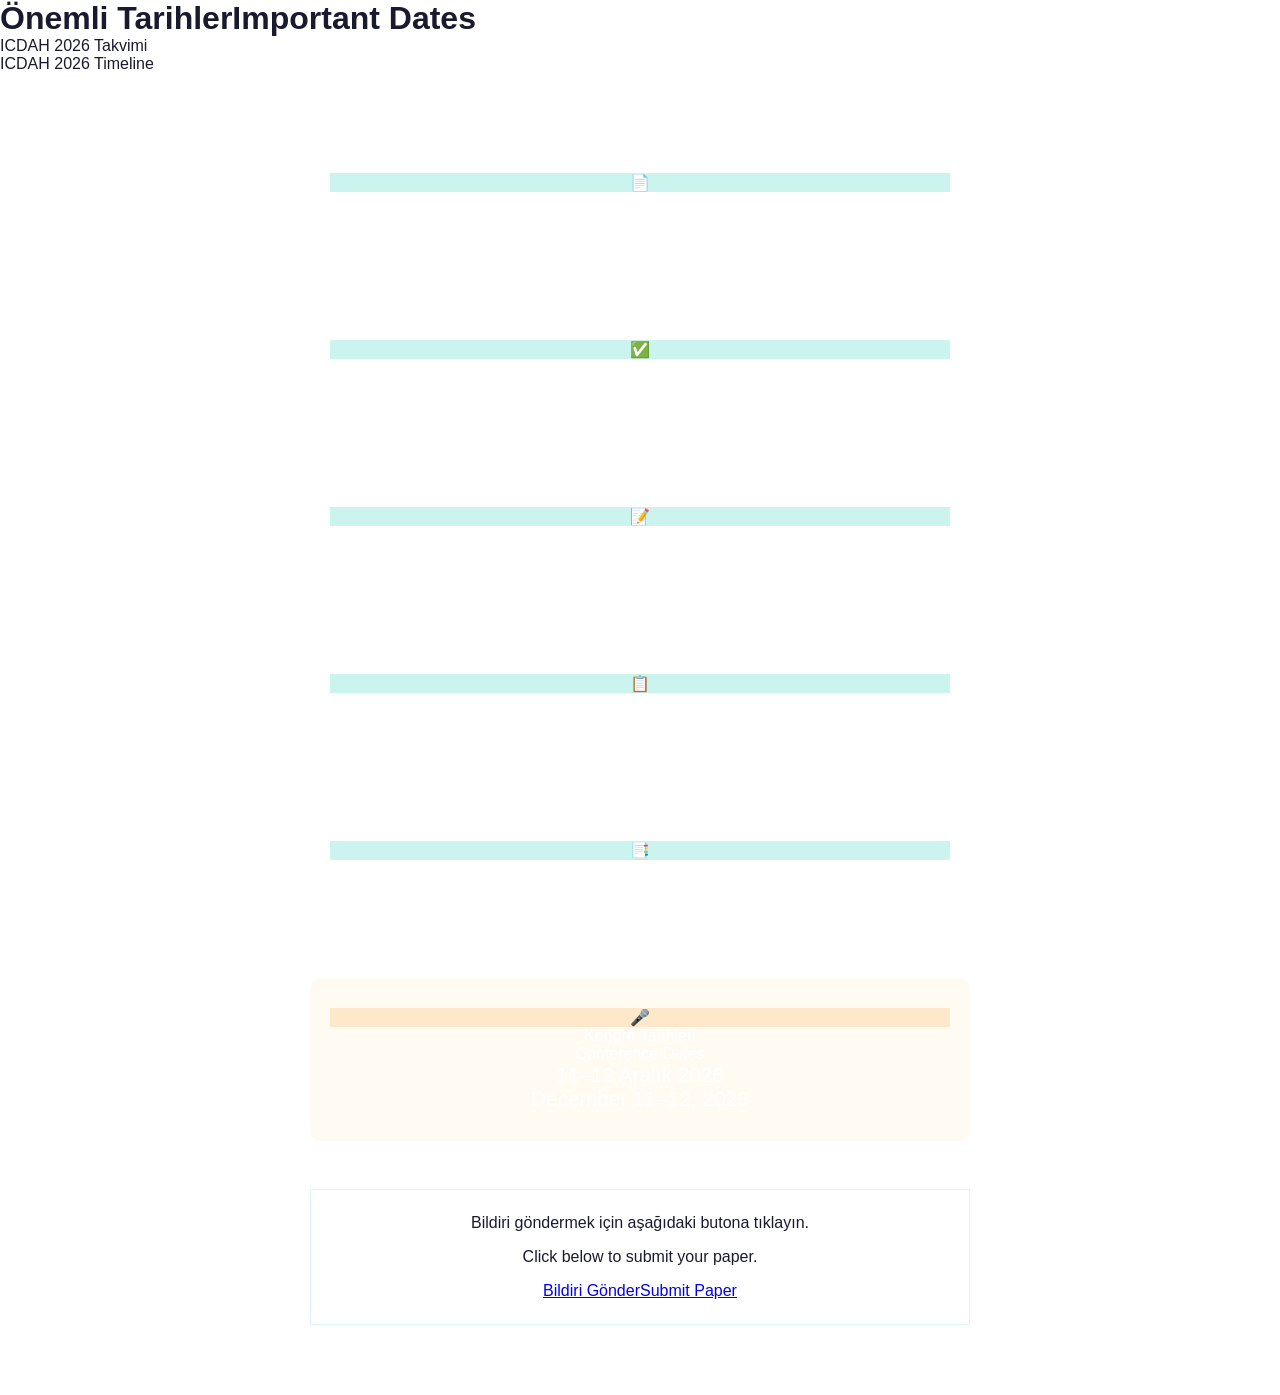
==== dates.html @ 6f090272 "Add files via upload" ====
<!DOCTYPE html>
<html lang="tr">
<head>
  <meta charset="UTF-8">
  <meta name="viewport" content="width=device-width, initial-scale=1.0">
  <title>Önemli Tarihler / Important Dates — ICDAH 2026</title>
  <link rel="stylesheet" href="css/style.css">
</head>
<body>
<div id="navbar-placeholder"></div>

<div class="page-hero">
  <h1><span class="lang-tr">Önemli Tarihler</span><span class="lang-en">Important Dates</span></h1>
  <p class="sub lang-tr">ICDAH 2026 Takvimi</p>
  <p class="sub lang-en">ICDAH 2026 Timeline</p>
</div>

<section class="section">
  <div class="container" style="max-width:700px;">

    <div style="display:flex; flex-direction:column; gap:0; position:relative;">
      <div style="position:absolute; left:23px; top:0; bottom:0; width:2px; background: linear-gradient(to bottom, var(--teal), var(--gold)); opacity:0.3; z-index:0;"></div>

      <div class="date-card" style="position:relative; z-index:1; margin-bottom:16px; background:var(--navy-mid);">
        <div class="date-icon" style="background:rgba(0,201,177,0.2);">📄</div>
        <div class="date-info">
          <div class="date-label lang-tr">Bildiri Özeti Gönderimi İçin Son Tarih</div>
          <div class="date-label lang-en">Deadline for Abstract Submission</div>
          <div class="date-value lang-tr">24 Kasım 2026</div>
          <div class="date-value lang-en">November 24, 2026</div>
        </div>
      </div>

      <div class="date-card" style="position:relative; z-index:1; margin-bottom:16px; background:var(--navy-mid);">
        <div class="date-icon" style="background:rgba(0,201,177,0.2);">✅</div>
        <div class="date-info">
          <div class="date-label lang-tr">Kabul Edilen Bildirilerin İlanı</div>
          <div class="date-label lang-en">Announcement of Accepted Papers</div>
          <div class="date-value lang-tr">25 Kasım 2026</div>
          <div class="date-value lang-en">November 25, 2026</div>
        </div>
      </div>

      <div class="date-card" style="position:relative; z-index:1; margin-bottom:16px; background:var(--navy-mid);">
        <div class="date-icon" style="background:rgba(0,201,177,0.2);">📝</div>
        <div class="date-info">
          <div class="date-label lang-tr">Kayıt İçin Son Tarih</div>
          <div class="date-label lang-en">Deadline for Registration</div>
          <div class="date-value lang-tr">29 Kasım 2026</div>
          <div class="date-value lang-en">November 29, 2026</div>
        </div>
      </div>

      <div class="date-card" style="position:relative; z-index:1; margin-bottom:16px; background:var(--navy-mid);">
        <div class="date-icon" style="background:rgba(0,201,177,0.2);">📋</div>
        <div class="date-info">
          <div class="date-label lang-tr">Konferans Programının İlanı</div>
          <div class="date-label lang-en">Announcement of the Conference Program</div>
          <div class="date-value lang-tr">30 Kasım 2026</div>
          <div class="date-value lang-en">November 30, 2026</div>
        </div>
      </div>

      <div class="date-card" style="position:relative; z-index:1; margin-bottom:16px; background:var(--navy-mid);">
        <div class="date-icon" style="background:rgba(0,201,177,0.2);">📑</div>
        <div class="date-info">
          <div class="date-label lang-tr">Tam Metin Gönderimi İçin Son Tarih</div>
          <div class="date-label lang-en">Deadline for Full Text Submission</div>
          <div class="date-value lang-tr">15 Aralık 2026</div>
          <div class="date-value lang-en">December 15, 2026</div>
        </div>
      </div>

      <div class="date-card" style="position:relative; z-index:1; margin-bottom:16px; border-color:var(--gold); background:rgba(245,166,35,0.06);">
        <div class="date-icon" style="background:rgba(245,166,35,0.2);">🎤</div>
        <div class="date-info">
          <div class="date-label lang-tr" style="color:var(--gold);">Kongre Tarihleri</div>
          <div class="date-label lang-en" style="color:var(--gold);">Conference Dates</div>
          <div class="date-value lang-tr" style="color:var(--gold); font-size:1.3rem;">11–12 Aralık 2026</div>
          <div class="date-value lang-en" style="color:var(--gold); font-size:1.3rem;">December 11–12, 2026</div>
        </div>
      </div>
    </div>

    <div style="margin-top:32px; background:var(--navy-mid); border-radius:var(--radius); border:1px solid rgba(0,201,177,0.15); padding:24px; text-align:center;">
      <p class="lang-tr" style="color:var(--gray); margin-bottom:16px;">Bildiri göndermek için aşağıdaki butona tıklayın.</p>
      <p class="lang-en block" style="color:var(--gray); margin-bottom:16px;">Click below to submit your paper.</p>
      <a href="https://holivent.com/icdah2026/login/signin?event=icdah2026" class="btn-primary" target="_blank">
        <span class="lang-tr">Bildiri Gönder</span><span class="lang-en">Submit Paper</span>
      </a>
    </div>
  </div>
</section>

<div id="footer-placeholder"></div>
<script src="js/layout.js"></script>
<script src="js/main.js"></script>
</body>
</html>
---- css/style.css ----
* { margin: 0; padding: 0; box-sizing: border-box; }
body { font-family: 'Segoe UI', sans-serif; color: #1a1a2e; }

/* NAVBAR */
.navbar {
  display: flex; align-items: center; justify-content: space-between;
  padding: 16px 40px; background: #0d1b2a; position: sticky; top: 0; z-index: 100;
}
.logo { color: #fff; font-size: 1.4rem; font-weight: 700; }
.logo span { color: #4fc3f7; }
.nav-links { list-style: none; display: flex; gap: 20px; }
.nav-links a { color: #ccc; text-decoration: none; font-size: 0.9rem; }
.nav-links a:hover { color: #4fc3f7; }
.btn-submit {
  background: #4fc3f7; color: #0d1b2a; padding: 8px 18px;
  border-radius: 20px; text-decoration: none; font-weight: 600; font-size: 0.85rem;
}

/* HERO */
.hero {
  background: linear-gradient(135deg, #0d1b2a 0%, #1a3a5c 50%, #0d4a6e 100%);
  color: white; padding: 100px 40px; text-align: center;
}
.badge {
  display: inline-block; background: rgba(79,195,247,0.2);
  border: 1px solid #4fc3f7; color: #4fc3f7;
  padding: 6px 16px; border-radius: 20px; font-size: 0.85rem; margin-bottom: 20px;
}
.hero h1 { font-size: 2.5rem; margin-bottom: 10px; line-height: 1.3; }
.hero h1 span { color: #4fc3f7; }
.hero h2 { font-size: 1.2rem; color: #90caf9; margin-bottom: 20px; font-weight: 400; }
.hero .date { color: #b0bec5; margin-bottom: 30px; }
.btn-hero {
  background: #4fc3f7; color: #0d1b2a; padding: 14px 32px;
  border-radius: 30px; text-decoration: none; font-weight: 700; font-size: 1rem;
}
.btn-hero:hover { background: #81d4fa; }

/* SECTIONS */
.container { max-width: 1100px; margin: 0 auto; padding: 0 20px; }
section { padding: 70px 40px; }
section h2 { font-size: 1.8rem; margin-bottom: 30px; text-align: center; color: #0d1b2a; }

.about { background: #f5f9ff; }
.about p { max-width: 800px; margin: 0 auto; line-height: 1.8; color: #444; text-align: center; }

/* TARİHLER */
.dates { background: #fff; }
.dates-grid { display: grid; grid-template-columns: repeat(auto-fit, minmax(200px, 1fr)); gap: 20px; }
.date-card {
  background: linear-gradient(135deg, #0d1b2a, #1a3a5c);
  color: white; padding: 30px 20px; border-radius: 12px; text-align: center;
}
.date-card .icon { font-size: 2rem; }
.date-card p { font-size: 0.85rem; color: #90caf9; margin: 10px 0 5px; }
.date-card strong { font-size: 1.1rem; }

/* KONUŞMACILAR */
.speakers { background: #f0f7ff; }
.speakers-grid { display: grid; grid-template-columns: repeat(auto-fit, minmax(220px, 1fr)); gap: 24px; }
.speaker-card {
  background: white; padding: 30px 20px; border-radius: 12px;
  text-align: center; box-shadow: 0 4px 16px rgba(0,0,0,0.08);
}
.speaker-avatar {
  width: 70px; height: 70px; border-radius: 50%;
  background: linear-gradient(135deg, #1a3a5c, #4fc3f7);
  color: white; font-size: 1.3rem; font-weight: 700;
  display: flex; align-items: center; justify-content: center; margin: 0 auto 16px;
}
.speaker-card h3 { font-size: 1rem; color: #0d1b2a; margin-bottom: 8px; }
.speaker-card p { font-size: 0.8rem; color: #666; }

/* FOOTER */
footer {
  background: #0d1b2a; color: #90caf9; text-align: center;
  padding: 30px 20px; font-size: 0.85rem; line-height: 2;
}
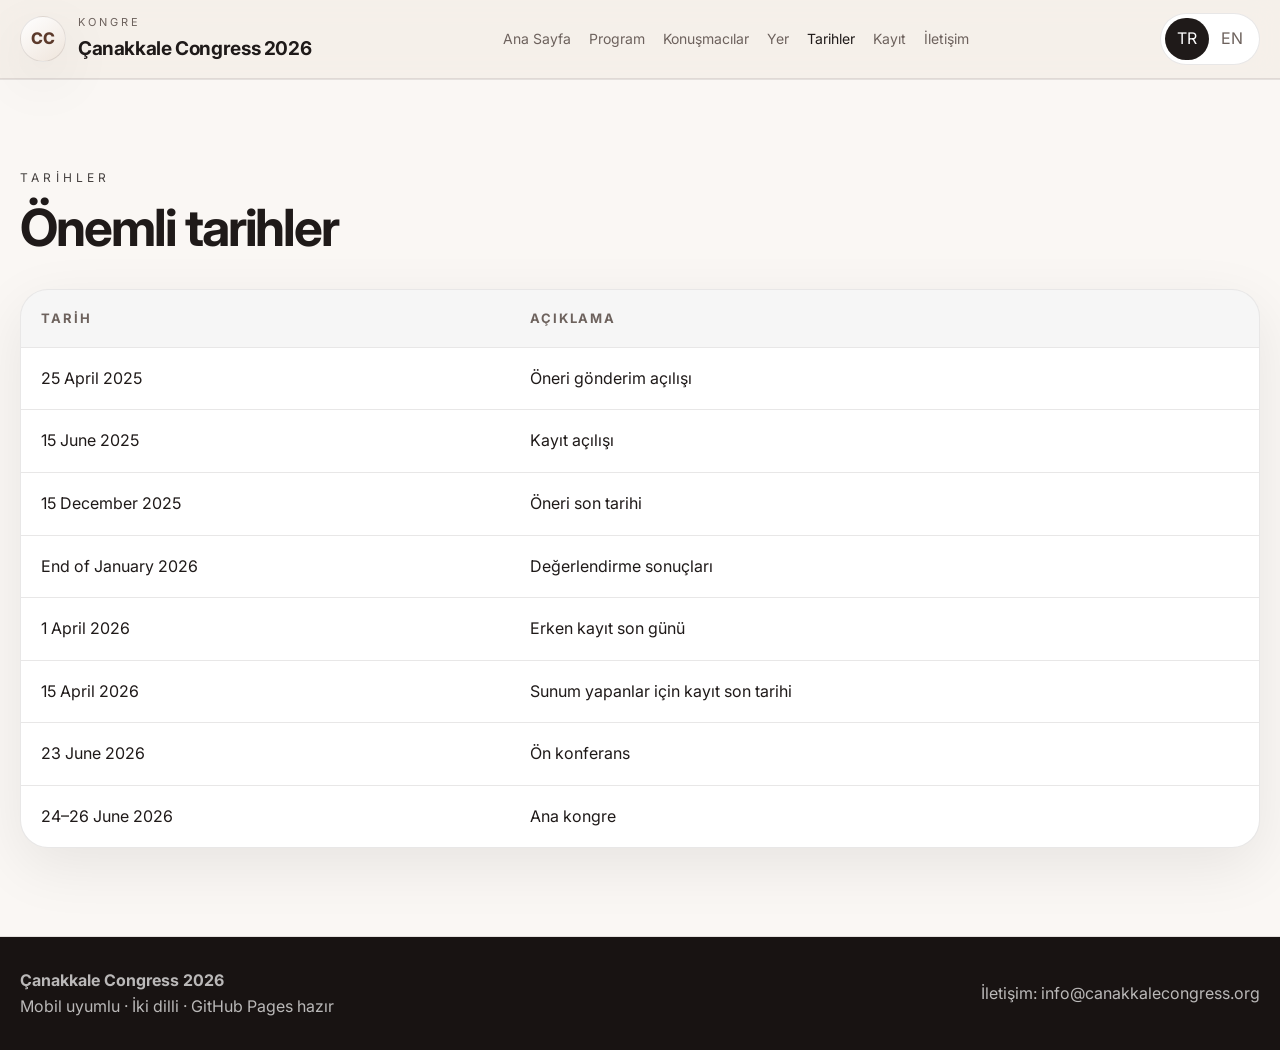
==== commit b4cbfaa8: "Add files via upload" ====
--- a/dates.html
+++ b/dates.html
@@ -1,99 +1,95 @@
 <!DOCTYPE html>
-<html lang="tr">
+<html lang="tr" class="lang-tr">
 <head>
-  <meta charset="UTF-8">
-  <meta name="viewport" content="width=device-width, initial-scale=1.0">
-  <title>Önemli Tarihler / Important Dates — ICDAH 2026</title>
-  <link rel="stylesheet" href="css/style.css">
+  <meta charset="UTF-8" />
+  <meta name="viewport" content="width=device-width, initial-scale=1.0" />
+  <title>Dates - Çanakkale Congress 2026</title>
+  <meta name="description" content="Bilingual congress website template." />
+  <link rel="preconnect" href="https://fonts.googleapis.com" />
+  <link rel="preconnect" href="https://fonts.gstatic.com" crossorigin />
+  <link href="https://fonts.googleapis.com/css2?family=Inter:wght@400;500;600;700;800&display=swap" rel="stylesheet" />
+  <link rel="stylesheet" href="style.css" />
 </head>
 <body>
-<div id="navbar-placeholder"></div>
+<header class="topbar">
+  <div class="container topbar-inner">
+    <a href="index.html" class="brand">
+      <div class="brand-badge">CC</div>
+      <div class="brand-text">
+        <small><span data-lang-inline="tr">Kongre</span><span data-lang-inline="en">Congress</span></small>
+        <strong>Çanakkale Congress 2026</strong>
+      </div>
+    </a>
 
-<div class="page-hero">
-  <h1><span class="lang-tr">Önemli Tarihler</span><span class="lang-en">Important Dates</span></h1>
-  <p class="sub lang-tr">ICDAH 2026 Takvimi</p>
-  <p class="sub lang-en">ICDAH 2026 Timeline</p>
-</div>
+    <nav class="desktop-nav">
+      <a href="index.html"><span data-lang-inline="tr">Ana Sayfa</span><span data-lang-inline="en">Home</span></a>
+      <a href="programme.html"><span data-lang-inline="tr">Program</span><span data-lang-inline="en">Programme</span></a>
+      <a href="speakers.html"><span data-lang-inline="tr">Konuşmacılar</span><span data-lang-inline="en">Speakers</span></a>
+      <a href="venue.html"><span data-lang-inline="tr">Yer</span><span data-lang-inline="en">Venue</span></a>
+      <a href="dates.html" class="active"><span data-lang-inline="tr">Tarihler</span><span data-lang-inline="en">Dates</span></a>
+      <a href="register.html"><span data-lang-inline="tr">Kayıt</span><span data-lang-inline="en">Register</span></a>
+      <a href="contact.html"><span data-lang-inline="tr">İletişim</span><span data-lang-inline="en">Contact</span></a>
+    </nav>
 
-<section class="section">
-  <div class="container" style="max-width:700px;">
+    <div class="topbar-actions">
+      <div class="lang-switch" aria-label="Language switcher">
+        <button id="langTR" class="active" type="button">TR</button>
+        <button id="langEN" type="button">EN</button>
+      </div>
+      <button class="menu-toggle" id="menuToggle" type="button" aria-label="Menu">☰</button>
+    </div>
+  </div>
 
-    <div style="display:flex; flex-direction:column; gap:0; position:relative;">
-      <div style="position:absolute; left:23px; top:0; bottom:0; width:2px; background: linear-gradient(to bottom, var(--teal), var(--gold)); opacity:0.3; z-index:0;"></div>
-
-      <div class="date-card" style="position:relative; z-index:1; margin-bottom:16px; background:var(--navy-mid);">
-        <div class="date-icon" style="background:rgba(0,201,177,0.2);">📄</div>
-        <div class="date-info">
-          <div class="date-label lang-tr">Bildiri Özeti Gönderimi İçin Son Tarih</div>
-          <div class="date-label lang-en">Deadline for Abstract Submission</div>
-          <div class="date-value lang-tr">24 Kasım 2026</div>
-          <div class="date-value lang-en">November 24, 2026</div>
-        </div>
-      </div>
-
-      <div class="date-card" style="position:relative; z-index:1; margin-bottom:16px; background:var(--navy-mid);">
-        <div class="date-icon" style="background:rgba(0,201,177,0.2);">✅</div>
-        <div class="date-info">
-          <div class="date-label lang-tr">Kabul Edilen Bildirilerin İlanı</div>
-          <div class="date-label lang-en">Announcement of Accepted Papers</div>
-          <div class="date-value lang-tr">25 Kasım 2026</div>
-          <div class="date-value lang-en">November 25, 2026</div>
-        </div>
-      </div>
-
-      <div class="date-card" style="position:relative; z-index:1; margin-bottom:16px; background:var(--navy-mid);">
-        <div class="date-icon" style="background:rgba(0,201,177,0.2);">📝</div>
-        <div class="date-info">
-          <div class="date-label lang-tr">Kayıt İçin Son Tarih</div>
-          <div class="date-label lang-en">Deadline for Registration</div>
-          <div class="date-value lang-tr">29 Kasım 2026</div>
-          <div class="date-value lang-en">November 29, 2026</div>
-        </div>
-      </div>
-
-      <div class="date-card" style="position:relative; z-index:1; margin-bottom:16px; background:var(--navy-mid);">
-        <div class="date-icon" style="background:rgba(0,201,177,0.2);">📋</div>
-        <div class="date-info">
-          <div class="date-label lang-tr">Konferans Programının İlanı</div>
-          <div class="date-label lang-en">Announcement of the Conference Program</div>
-          <div class="date-value lang-tr">30 Kasım 2026</div>
-          <div class="date-value lang-en">November 30, 2026</div>
-        </div>
-      </div>
-
-      <div class="date-card" style="position:relative; z-index:1; margin-bottom:16px; background:var(--navy-mid);">
-        <div class="date-icon" style="background:rgba(0,201,177,0.2);">📑</div>
-        <div class="date-info">
-          <div class="date-label lang-tr">Tam Metin Gönderimi İçin Son Tarih</div>
-          <div class="date-label lang-en">Deadline for Full Text Submission</div>
-          <div class="date-value lang-tr">15 Aralık 2026</div>
-          <div class="date-value lang-en">December 15, 2026</div>
-        </div>
-      </div>
-
-      <div class="date-card" style="position:relative; z-index:1; margin-bottom:16px; border-color:var(--gold); background:rgba(245,166,35,0.06);">
-        <div class="date-icon" style="background:rgba(245,166,35,0.2);">🎤</div>
-        <div class="date-info">
-          <div class="date-label lang-tr" style="color:var(--gold);">Kongre Tarihleri</div>
-          <div class="date-label lang-en" style="color:var(--gold);">Conference Dates</div>
-          <div class="date-value lang-tr" style="color:var(--gold); font-size:1.3rem;">11–12 Aralık 2026</div>
-          <div class="date-value lang-en" style="color:var(--gold); font-size:1.3rem;">December 11–12, 2026</div>
-        </div>
-      </div>
+  <div class="container mobile-panel" id="mobilePanel">
+    <nav>
+      <a href="index.html"><span data-lang-inline="tr">Ana Sayfa</span><span data-lang-inline="en">Home</span></a>
+      <a href="programme.html"><span data-lang-inline="tr">Program</span><span data-lang-inline="en">Programme</span></a>
+      <a href="speakers.html"><span data-lang-inline="tr">Konuşmacılar</span><span data-lang-inline="en">Speakers</span></a>
+      <a href="venue.html"><span data-lang-inline="tr">Yer</span><span data-lang-inline="en">Venue</span></a>
+      <a href="dates.html"><span data-lang-inline="tr">Tarihler</span><span data-lang-inline="en">Dates</span></a>
+      <a href="register.html"><span data-lang-inline="tr">Kayıt</span><span data-lang-inline="en">Register</span></a>
+      <a href="contact.html"><span data-lang-inline="tr">İletişim</span><span data-lang-inline="en">Contact</span></a>
+    </nav>
+  </div>
+</header>
+<main class="section alt">
+  <div class="container">
+    <div class="section-head">
+      <div class="eyebrow"><span data-lang-inline="tr">Tarihler</span><span data-lang-inline="en">Dates</span></div>
+      <h2><span data-lang="tr">Önemli tarihler</span><span data-lang="en">Important dates</span></h2>
     </div>
 
-    <div style="margin-top:32px; background:var(--navy-mid); border-radius:var(--radius); border:1px solid rgba(0,201,177,0.15); padding:24px; text-align:center;">
-      <p class="lang-tr" style="color:var(--gray); margin-bottom:16px;">Bildiri göndermek için aşağıdaki butona tıklayın.</p>
-      <p class="lang-en block" style="color:var(--gray); margin-bottom:16px;">Click below to submit your paper.</p>
-      <a href="https://holivent.com/icdah2026/login/signin?event=icdah2026" class="btn-primary" target="_blank">
-        <span class="lang-tr">Bildiri Gönder</span><span class="lang-en">Submit Paper</span>
-      </a>
+    <div class="table-wrap">
+      <table>
+        <thead>
+          <tr>
+            <th><span data-lang-inline="tr">Tarih</span><span data-lang-inline="en">Date</span></th>
+            <th><span data-lang-inline="tr">Açıklama</span><span data-lang-inline="en">Description</span></th>
+          </tr>
+        </thead>
+        <tbody>
+          <tr><td>25 April 2025</td><td><span data-lang="tr">Öneri gönderim açılışı</span><span data-lang="en">Proposal submission opens</span></td></tr>
+          <tr><td>15 June 2025</td><td><span data-lang="tr">Kayıt açılışı</span><span data-lang="en">Registration opens</span></td></tr>
+          <tr><td>15 December 2025</td><td><span data-lang="tr">Öneri son tarihi</span><span data-lang="en">Proposal submission deadline</span></td></tr>
+          <tr><td>End of January 2026</td><td><span data-lang="tr">Değerlendirme sonuçları</span><span data-lang="en">Evaluation results and acceptance notices</span></td></tr>
+          <tr><td>1 April 2026</td><td><span data-lang="tr">Erken kayıt son günü</span><span data-lang="en">Early bird deadline</span></td></tr>
+          <tr><td>15 April 2026</td><td><span data-lang="tr">Sunum yapanlar için kayıt son tarihi</span><span data-lang="en">Presenter registration deadline</span></td></tr>
+          <tr><td>23 June 2026</td><td><span data-lang="tr">Ön konferans</span><span data-lang="en">Pre-conference</span></td></tr>
+          <tr><td>24–26 June 2026</td><td><span data-lang="tr">Ana kongre</span><span data-lang="en">Main congress</span></td></tr>
+        </tbody>
+      </table>
     </div>
   </div>
-</section>
-
-<div id="footer-placeholder"></div>
-<script src="js/layout.js"></script>
-<script src="js/main.js"></script>
+</main>
+<footer class="footer">
+  <div class="container footer-inner">
+    <div>
+      <strong>Çanakkale Congress 2026</strong>
+      <div><span data-lang-inline="tr">Mobil uyumlu · İki dilli · GitHub Pages hazır</span><span data-lang-inline="en">Responsive · Bilingual · GitHub Pages ready</span></div>
+    </div>
+    <div><span data-lang-inline="tr">İletişim: info@canakkalecongress.org</span><span data-lang-inline="en">Contact: info@canakkalecongress.org</span></div>
+  </div>
+</footer>
+<script src="script.js"></script>
 </body>
-</html>
+</html>
--- a/style.css
+++ b/style.css
@@ -0,0 +1,193 @@
+:root {
+  --bg: #f6f0ea;
+  --surface: #fffaf6;
+  --card: #ffffff;
+  --text: #1f1a19;
+  --muted: #6d625d;
+  --accent: #8a5a44;
+  --accent-dark: #5c3a2b;
+  --line: rgba(31, 26, 25, 0.1);
+  --hero-overlay: rgba(15, 11, 10, 0.42);
+  --shadow: 0 18px 60px rgba(0, 0, 0, 0.08);
+  --radius: 28px;
+  --max: 1240px;
+}
+
+* { box-sizing: border-box; }
+html { scroll-behavior: smooth; }
+body {
+  margin: 0;
+  font-family: "Inter", ui-sans-serif, system-ui, -apple-system, BlinkMacSystemFont, "Segoe UI", sans-serif;
+  color: var(--text);
+  background: var(--bg);
+  line-height: 1.6;
+}
+img { max-width: 100%; display: block; }
+a { color: inherit; text-decoration: none; }
+button { font: inherit; }
+.container { width: min(var(--max), calc(100% - 32px)); margin: 0 auto; }
+
+.topbar {
+  position: sticky; top: 0; z-index: 1000; backdrop-filter: blur(14px);
+  background: rgba(246, 240, 234, 0.9); border-bottom: 1px solid var(--line);
+}
+.topbar-inner {
+  display: flex; align-items: center; justify-content: space-between; gap: 20px; min-height: 78px;
+}
+.brand { display: flex; align-items: center; gap: 12px; min-width: 0; }
+.brand-badge {
+  width: 46px; height: 46px; border-radius: 50%;
+  background: linear-gradient(145deg, #ffffff, #efe5dc);
+  border: 1px solid var(--line); box-shadow: var(--shadow);
+  display: grid; place-items: center; font-weight: 800; color: var(--accent-dark);
+}
+.brand-text small {
+  display: block; font-size: 11px; letter-spacing: .28em; text-transform: uppercase; color: var(--muted); margin-bottom: 2px;
+}
+.brand-text strong { display: block; font-size: 19px; letter-spacing: -.02em; }
+.desktop-nav { display: flex; align-items: center; gap: 18px; flex-wrap: wrap; justify-content: flex-end; }
+.desktop-nav a { font-size: 14px; color: var(--muted); transition: .2s ease; }
+.desktop-nav a:hover, .desktop-nav a.active { color: var(--text); }
+
+.topbar-actions { display: flex; align-items: center; gap: 10px; }
+.lang-switch {
+  display: inline-flex; border: 1px solid var(--line); border-radius: 999px; padding: 4px; background: #fff;
+}
+.lang-switch button {
+  border: 0; background: transparent; border-radius: 999px; padding: 8px 12px; cursor: pointer; color: var(--muted);
+}
+.lang-switch button.active { background: var(--text); color: #fff; }
+.menu-toggle {
+  display: none; width: 44px; height: 44px; border-radius: 50%; border: 1px solid var(--line); background: #fff; cursor: pointer;
+}
+.mobile-panel { display: none; border-top: 1px solid var(--line); padding: 14px 0 18px; }
+.mobile-panel.open { display: block; }
+.mobile-panel nav { display: grid; gap: 10px; }
+.mobile-panel a {
+  padding: 12px 14px; border-radius: 16px; background: rgba(255,255,255,.72); border: 1px solid var(--line); color: var(--muted);
+}
+
+.hero {
+  position: relative; min-height: 84vh; display: grid; align-items: end; overflow: hidden; border-bottom: 1px solid var(--line);
+  background:
+    linear-gradient(var(--hero-overlay), var(--hero-overlay)),
+    url("canakkale.webp") center/cover no-repeat;
+  color: #fff;
+}
+.hero::after {
+  content: ""; position: absolute; inset: auto 0 0 0; height: 180px;
+  background: linear-gradient(to top, rgba(0,0,0,.35), transparent); pointer-events: none;
+}
+.hero-inner {
+  position: relative; z-index: 1; display: grid; grid-template-columns: 1.2fr .8fr; gap: 28px; align-items: end; padding: 84px 0 70px;
+}
+.eyebrow { font-size: 12px; text-transform: uppercase; letter-spacing: .35em; opacity: .82; margin-bottom: 14px; }
+.hero h1 { margin: 0; font-size: clamp(44px, 9vw, 88px); line-height: .95; letter-spacing: -.05em; }
+.hero h2 { margin: 16px 0 0; font-size: clamp(24px, 4vw, 42px); line-height: 1.08; max-width: 880px; }
+.hero p { max-width: 760px; font-size: clamp(16px, 2vw, 19px); opacity: .9; margin-top: 22px; }
+.hero-cta { display: flex; flex-wrap: wrap; gap: 12px; margin-top: 28px; }
+
+.btn {
+  display: inline-flex; align-items: center; justify-content: center; min-height: 48px; padding: 0 20px;
+  border-radius: 999px; border: 1px solid transparent; cursor: pointer; transition: .2s ease; font-weight: 600;
+}
+.btn-primary { background: #fff; color: var(--text); }
+.btn-primary:hover { transform: translateY(-1px); }
+.btn-secondary { background: transparent; color: #fff; border-color: rgba(255,255,255,.24); }
+.btn-secondary:hover { background: rgba(255,255,255,.08); }
+
+.hero-card {
+  justify-self: end; width: min(100%, 420px); border-radius: 30px; background: rgba(255,255,255,.1);
+  border: 1px solid rgba(255,255,255,.18); box-shadow: 0 20px 70px rgba(0,0,0,.16); padding: 24px; backdrop-filter: blur(16px);
+}
+.hero-card h3 { margin: 10px 0 8px; font-size: 28px; line-height: 1.1; }
+.hero-card p { margin: 0; font-size: 15px; }
+
+.section { padding: 88px 0; }
+.section.alt {
+  background: rgba(255,255,255,.5); border-top: 1px solid var(--line); border-bottom: 1px solid var(--line);
+}
+.section-head { max-width: 880px; margin-bottom: 34px; }
+.section-head h2, .section-head h3 {
+  margin: 8px 0 0; font-size: clamp(32px, 4vw, 52px); line-height: 1.05; letter-spacing: -.04em;
+}
+.section-head p { color: var(--muted); margin-top: 14px; font-size: 16px; }
+
+.grid-2 { display: grid; grid-template-columns: .88fr 1.12fr; gap: 34px; }
+.cards-3 { display: grid; grid-template-columns: repeat(3, 1fr); gap: 22px; margin-top: 28px; }
+.card {
+  background: var(--card); border: 1px solid var(--line); border-radius: var(--radius); padding: 26px; box-shadow: var(--shadow);
+}
+.card h3, .card h4 { margin: 8px 0 8px; font-size: 28px; line-height: 1.08; letter-spacing: -.03em; }
+.card p, .card li, .muted { color: var(--muted); }
+
+.list {
+  padding: 0; list-style: none; display: grid; gap: 12px; margin: 18px 0 0;
+}
+.list li { display: grid; grid-template-columns: 10px 1fr; gap: 12px; align-items: start; font-size: 15px; }
+.dot { width: 7px; height: 7px; border-radius: 50%; background: var(--accent); margin-top: 10px; }
+
+.schedule { display: grid; gap: 18px; grid-template-columns: repeat(2, 1fr); }
+.speaker-grid { display: grid; grid-template-columns: repeat(3, 1fr); gap: 22px; }
+.speaker-card { overflow: hidden; padding: 0; }
+.speaker-card img { width: 100%; aspect-ratio: 1 / 1.05; object-fit: cover; background: #ece4dc; }
+.speaker-body { padding: 22px; }
+
+.table-wrap {
+  overflow: hidden; border-radius: 28px; border: 1px solid var(--line); background: #fff; box-shadow: var(--shadow);
+}
+table { width: 100%; border-collapse: collapse; }
+th, td {
+  padding: 18px 20px; text-align: left; border-bottom: 1px solid var(--line); vertical-align: top;
+}
+th {
+  background: rgba(31,26,25,.04); font-size: 13px; text-transform: uppercase; letter-spacing: .15em; color: var(--muted);
+}
+tr:last-child td { border-bottom: 0; }
+
+.pricing {
+  background: #201a19; color: #fff; border-radius: 32px; padding: 28px; box-shadow: var(--shadow);
+}
+.pricing .table-wrap { background: transparent; border-color: rgba(255,255,255,.12); box-shadow: none; }
+.pricing th, .pricing td { border-color: rgba(255,255,255,.1); }
+.pricing th { background: rgba(255,255,255,.06); color: rgba(255,255,255,.68); }
+.pricing td { color: rgba(255,255,255,.88); }
+
+.page-links { display: grid; grid-template-columns: repeat(3, 1fr); gap: 22px; }
+.page-link {
+  padding: 26px; border-radius: 28px; background: #fff; border: 1px solid var(--line); box-shadow: var(--shadow); transition: .2s ease;
+}
+.page-link:hover { transform: translateY(-3px); }
+.footer {
+  border-top: 1px solid var(--line); background: #181312; color: rgba(255,255,255,.7); padding: 30px 0;
+}
+.footer-inner {
+  display: flex; align-items: center; justify-content: space-between; gap: 18px; flex-wrap: wrap;
+}
+
+[data-lang] { display: none; }
+html.lang-tr [data-lang="tr"] { display: block; }
+html.lang-en [data-lang="en"] { display: block; }
+html.lang-tr [data-lang-inline="tr"], html.lang-en [data-lang-inline="en"] { display: inline; }
+html.lang-tr [data-lang-inline="en"], html.lang-en [data-lang-inline="tr"] { display: none; }
+
+@media (max-width: 1080px) {
+  .desktop-nav { display: none; }
+  .menu-toggle { display: inline-grid; place-items: center; }
+  .hero-inner, .grid-2, .cards-3, .schedule, .speaker-grid, .page-links { grid-template-columns: 1fr; }
+  .hero-card { justify-self: stretch; }
+}
+@media (max-width: 720px) {
+  .container { width: min(var(--max), calc(100% - 20px)); }
+  .topbar-inner { min-height: 70px; }
+  .section { padding: 62px 0; }
+  .card, .page-link, .pricing { padding: 20px; }
+  th, td { padding: 14px 14px; font-size: 14px; }
+  .hero { min-height: 78vh; }
+  .hero-inner { padding: 60px 0 44px; }
+  .hero-card h3 { font-size: 24px; }
+  .hero-cta { gap: 10px; }
+  .btn { width: 100%; }
+  .topbar-actions { gap: 8px; }
+  .brand-text strong { font-size: 17px; }
+}
